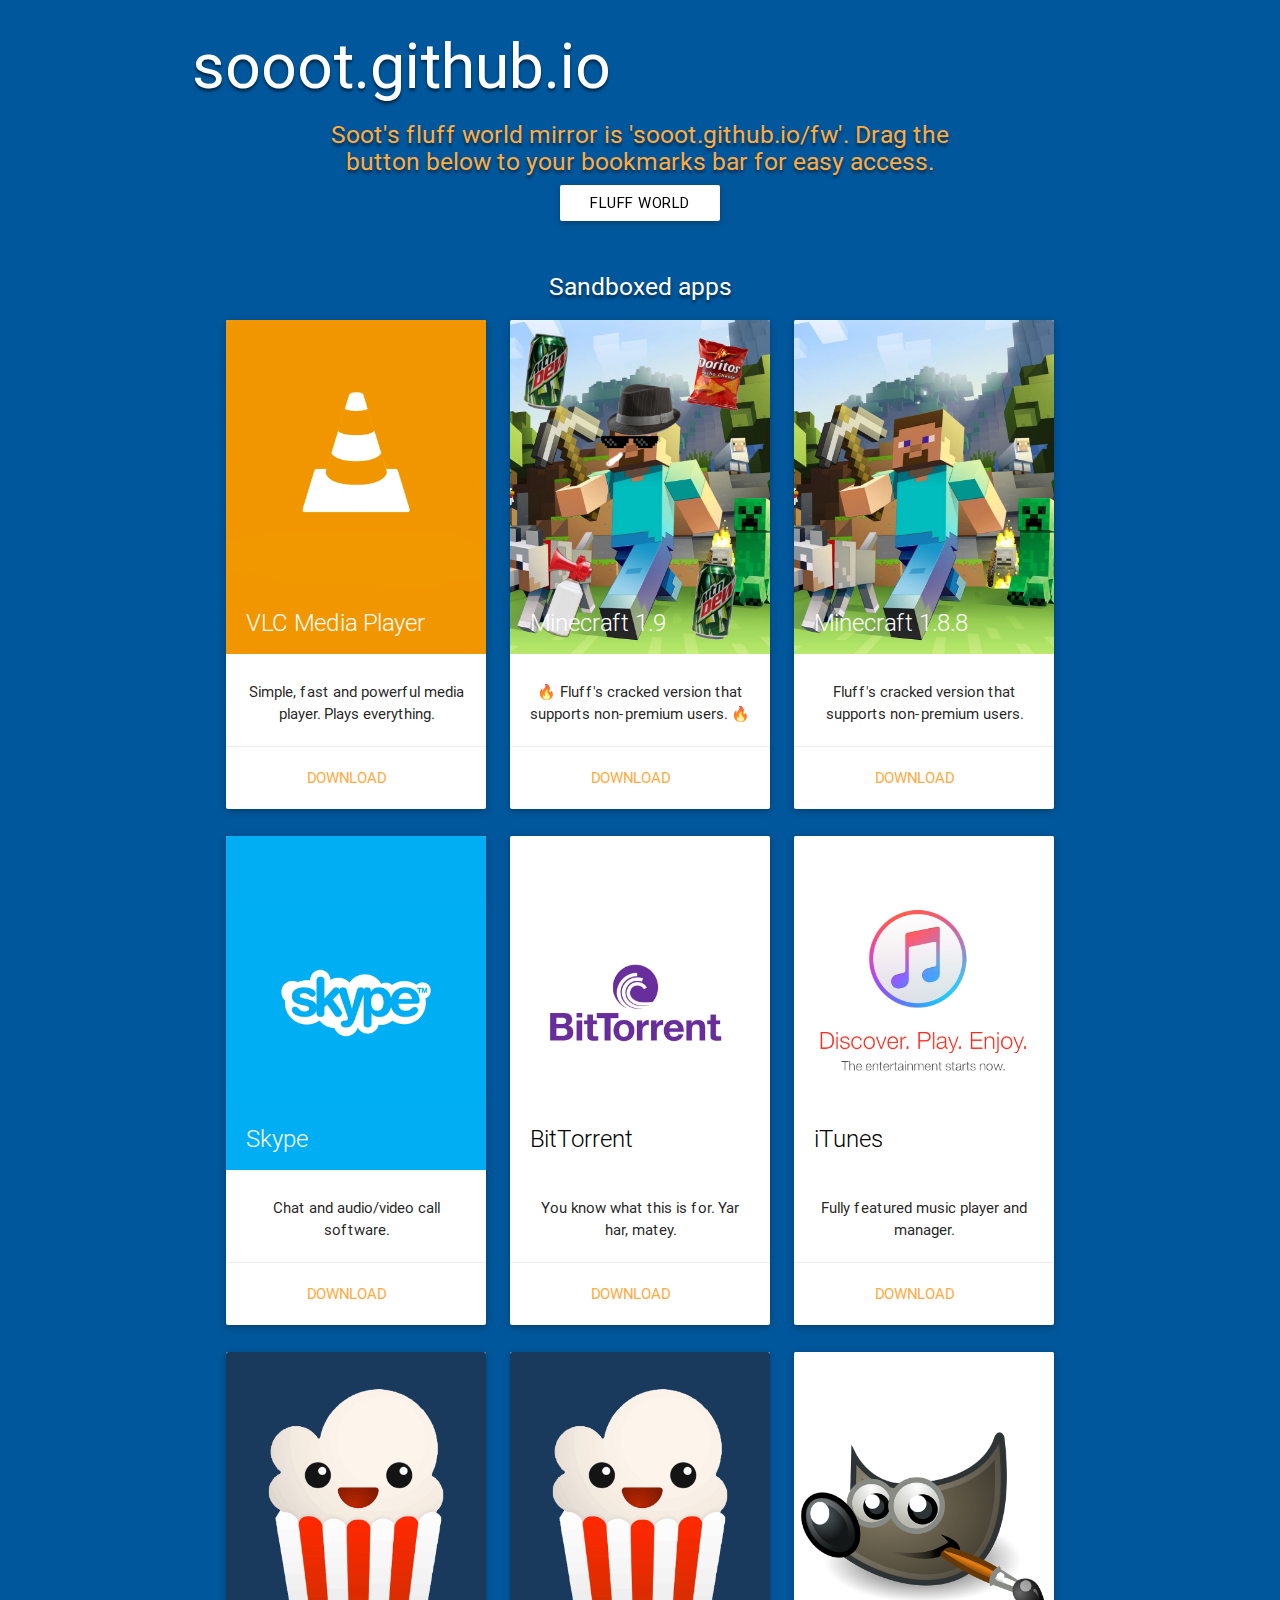
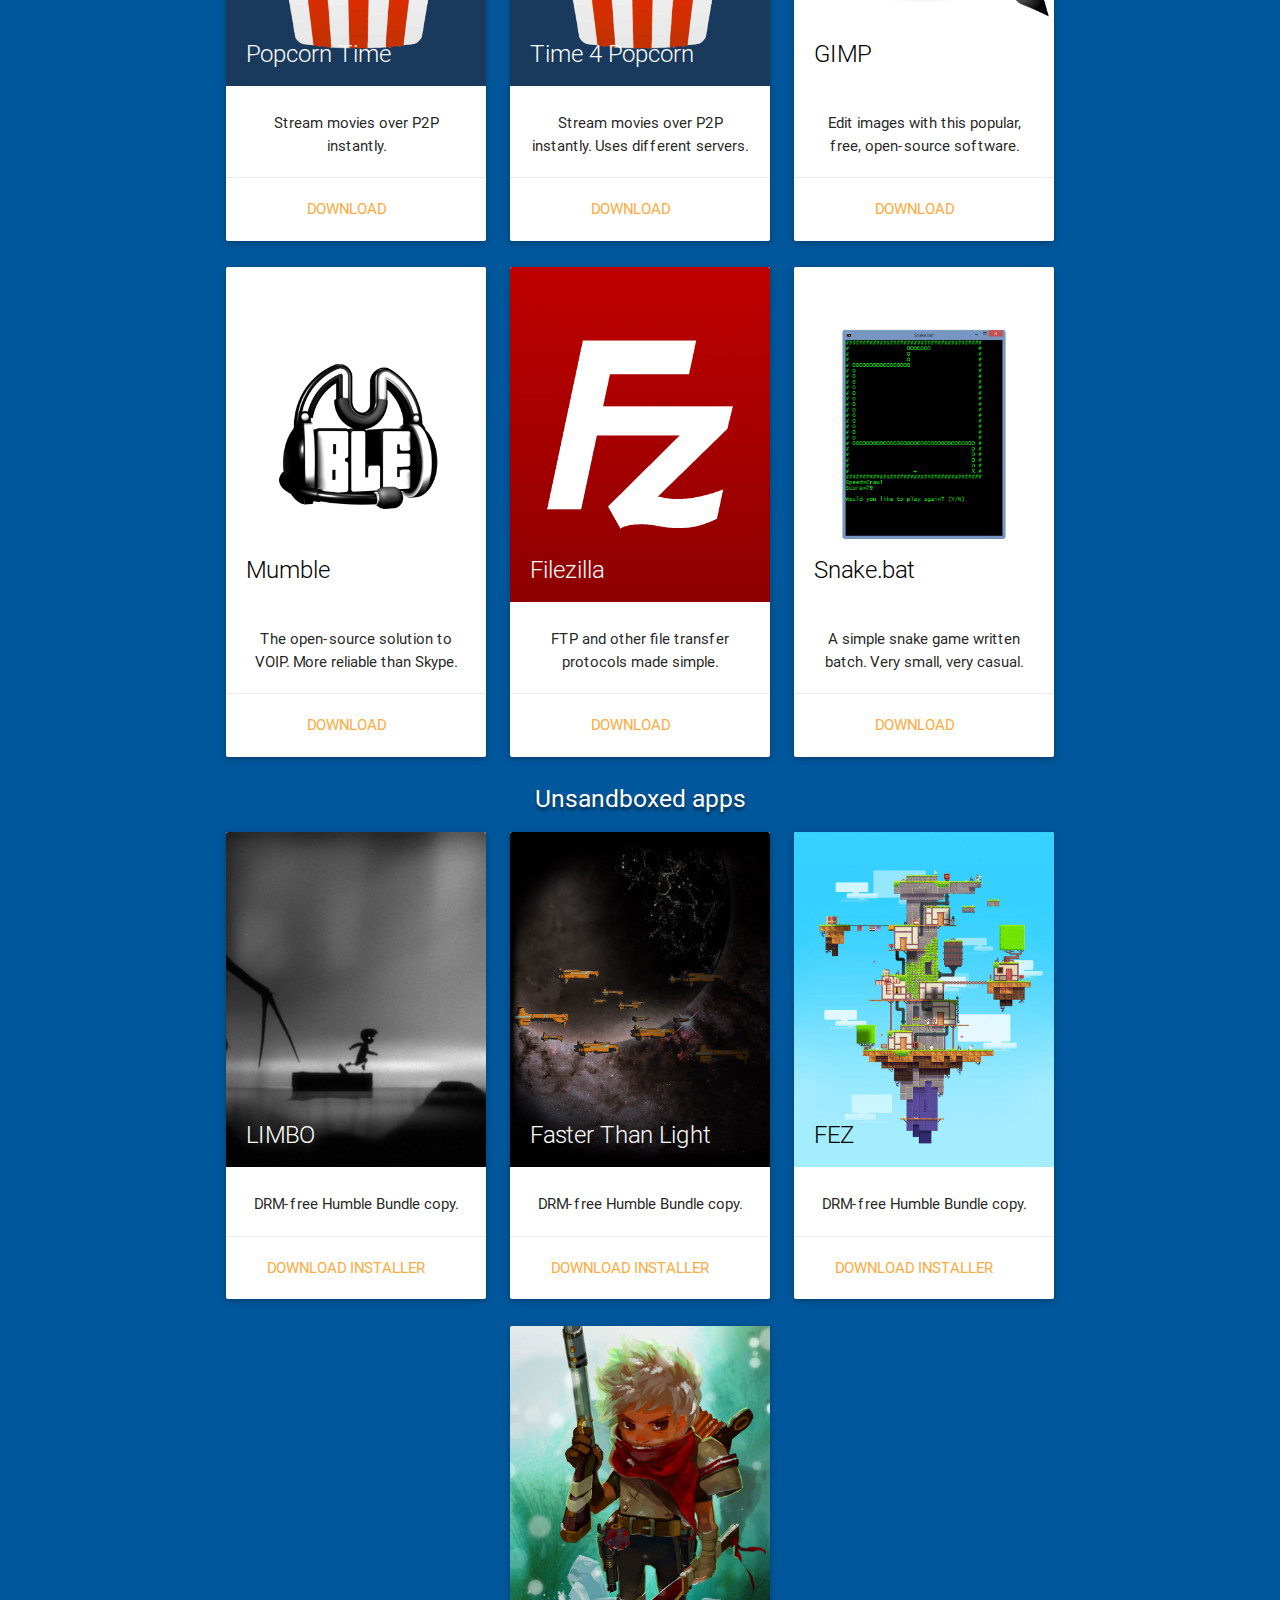
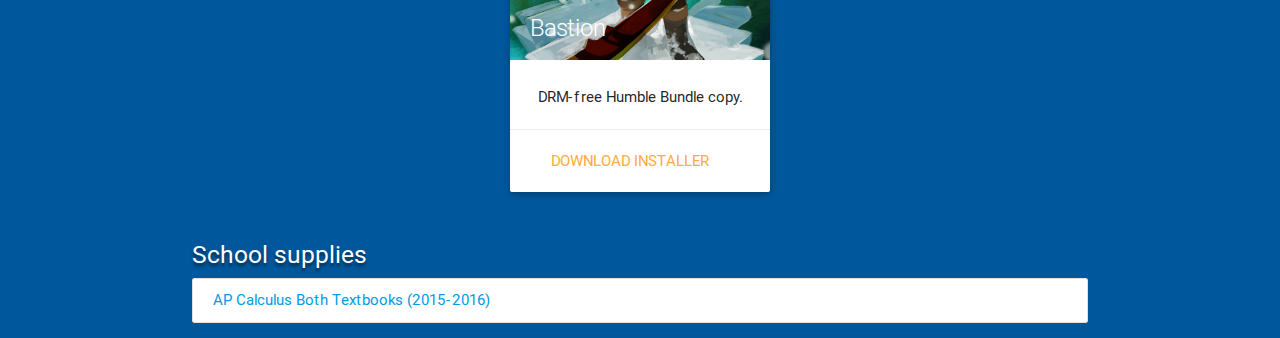
==== index.html @ db3c2389 "Site update" ====
<!doctype html>
<html class="no-js" lang="">
<head>
  <meta charset="utf-8">
  <meta http-equiv="x-ua-compatible" content="ie=edge">
  <title>soot's repo</title>
  <meta name="description" content="">
  <meta name="viewport" content="width=device-width, initial-scale=1">

  <link href="https://fonts.googleapis.com/icon?family=Material+Icons" rel="stylesheet">
  <link rel="stylesheet" href="bower_components/materialize/dist/css/materialize.min.css">
  <link rel="stylesheet" href="main.css">

  <script src="bower_components/jquery/dist/jquery.min.js"></script>
  <script src="bower_components/materialize/dist/js/materialize.min.js"></script>

</head>
<body>

  <div class="container">
    <h1 class="brand animated-noshadow">sooot.github.io</h1>
  </div>
  <div class="container" style="text-align: center; margin-top: 20px; margin-bottom: 20px;">
      <h5 class="howto animated-noshadow mirror">Soot's fluff world mirror is 'sooot.github.io/fw'. Drag the button below to your bookmarks bar for easy access.</h5>
      <br />
      <a class="waves-effect waves-light btn white black-text" href="http://sooot.github.io/fw/">Fluff World</a>
  </div>

  <div class="container card-wrapper">

    <h5 class="unsandboxed">Sandboxed apps</h5>

    <div class="card animated">
      <div class="card-image">
        <img src="img/vlc.jpg">
        <span class="card-title">VLC Media Player</span>
      </div>
      <div class="card-content">
        <p>Simple, fast and powerful media player. Plays everything.</p>
      </div>
      <div class="card-action">
        <a href="https://mega.nz/#!QhI3Ua7L!2D866Tj0JMUy_QfJzkvfbaW_qcsVdRM3-XnwykrsLVY">Download</a>
      </div>
    </div>

    <div class="card animated">
      <div class="card-image">
        <img src="img/minecraft_new.jpg">
        <span class="card-title">Minecraft 1.9</span>
      </div>
      <div class="card-content">
        <p>🔥 Fluff's cracked version that supports non-premium users. 🔥</p>
      </div>
      <div class="card-action">
        <a href="https://mega.nz/#!t44nTDjK!y9e7wbFi44zCj5jqI-tkCblocF1ddzb7wczhC2fqHp4">Download</a>
      </div>
    </div>

    <div class="card animated">
      <div class="card-image">
        <img src="img/minecraft.jpg">
        <span class="card-title">Minecraft 1.8.8</span>
      </div>
      <div class="card-content">
        <p>Fluff's cracked version that supports non-premium users.</p>
      </div>
      <div class="card-action">
        <a href="https://mega.nz/#!plQRFTQT!Vt1Ji9Y-4qnpGAOgx6s3ujmJIhs6ilRPMyVYm1r80kw">Download</a>
      </div>
    </div>

    <div class="card animated">
      <div class="card-image">
        <img src="img/skype.jpg">
        <span class="card-title">Skype</span>
      </div>
      <div class="card-content">
        <p>Chat and audio/video call software.</p>
      </div>
      <div class="card-action">
        <a href="https://mega.nz/#!41hQhbia!wWow7Rh0YPQvGZeCtgtD-OkdkDCqn2BkAABx166rNOo">Download</a>
      </div>
    </div>

    <div class="card animated">
      <div class="card-image">
        <img src="img/bittorrent.jpg">
        <span class="card-title black-text">BitTorrent</span>
      </div>
      <div class="card-content">
        <p>You know what this is for. Yar har, matey.</p>
      </div>
      <div class="card-action">
        <a href="https://mega.nz/#!94IETJCJ!Sp_ClmfSgZMb0sUdJpALd4cWH-wFYNKpM-G5r52k07Y">Download</a>
      </div>
    </div>

    <div class="card animated">
      <div class="card-image">
        <img src="img/itunes.jpg">
        <span class="card-title black-text">iTunes</span>
      </div>
      <div class="card-content">
        <p>Fully featured music player and manager. </p>
      </div>
      <div class="card-action">
        <a href="https://mega.nz/#!5soAxTpB!RaBaHWKXNi9eBsZehGyhUl1xKTbWqt_aaw3zf16bIpc">Download</a>
      </div>
    </div>

    <div class="card animated">
      <div class="card-image">
        <img src="img/popcorn.jpg">
        <span class="card-title">Popcorn Time</span>
      </div>
      <div class="card-content">
        <p>Stream movies over P2P instantly.</p>
      </div>
      <div class="card-action">
        <a href="https://mega.nz/#!g0g2lCiC!mgytuyFcEjCc0C4P0qLsH0F-UfrChTIP5DgT3rnTjsA">Download</a>
      </div>
    </div>

    <div class="card animated">
      <div class="card-image">
        <img src="img/popcorn.jpg">
        <span class="card-title">Time 4 Popcorn</span>
      </div>
      <div class="card-content">
        <p>Stream movies over P2P instantly. Uses different servers.</p>
      </div>
      <div class="card-action">
        <a href="https://mega.nz/#!d0RwTTgD!rBlm_TFpy0lMOAaSLyfwEXIngJHP1dYz4IKBWo0cvLQ">Download</a>
      </div>
    </div>

    <div class="card animated">
      <div class="card-image">
        <img src="img/gimp.png">
        <span class="card-title black-text">GIMP</span>
      </div>
      <div class="card-content">
        <p>Edit images with this popular, free, open-source software.</p>
      </div>
      <div class="card-action">
        <a href="https://mega.nz/#!ZwpF2QZY!4MyjHd_eFG63Tj8I3HKbAA1i0tkHwWrlZwYaiP_kFdY">Download</a>
      </div>
    </div>

    <div class="card animated">
      <div class="card-image">
        <img src="img/mumble.png">
        <span class="card-title black-text">Mumble</span>
      </div>
      <div class="card-content">
        <p>The open-source solution to VOIP. More reliable than Skype.</p>
      </div>
      <div class="card-action">
        <a href="https://mega.nz/#!QxxWkDjT!oQg9ZzEh0B82bASwK0ci2WlwPBT3HGG-W_WACcGenXQ">Download</a>
      </div>
    </div>

    <div class="card animated">
      <div class="card-image">
        <img src="img/filezilla.png">
        <span class="card-title">Filezilla</span>
      </div>
      <div class="card-content">
        <p>FTP and other file transfer protocols made simple.</p>
      </div>
      <div class="card-action">
        <a href="https://mega.nz/#!twhkGCZD!qCMq0ZHp2BBQstsvyjRNxIzd4hHDzUfC_QCTmqqqaCg">Download</a>
      </div>
    </div>

    <div class="card animated">
      <div class="card-image">
        <img src="img/snake.jpg">
        <span class="card-title black-text">Snake.bat</span>
      </div>
      <div class="card-content">
        <p>A simple snake game written batch. Very small, very casual.</p>
      </div>
      <div class="card-action">
        <a href="snake.bat">Download</a>
      </div>
    </div>

    <h5 class="unsandboxed">Unsandboxed apps</h5>

    <div class="card animated">
      <div class="card-image">
        <img src="img/limbo.jpg">
        <span class="card-title white-text">LIMBO</span>
      </div>
      <div class="card-content">
        <p>DRM-free Humble Bundle copy.</p>
      </div>
      <div class="card-action">
        <a href="https://mega.nz/#!88oXXJyR!5MQqXkywRm3Aku4JlzdEHvLgGQW5eNwh4IQJf2xgjsU">Download installer</a>
      </div>
    </div>

    <div class="card animated">
      <div class="card-image">
        <img src="img/ftl.jpg">
        <span class="card-title white-text">Faster Than Light</span>
      </div>
      <div class="card-content">
        <p>DRM-free Humble Bundle copy.</p>
      </div>
      <div class="card-action">
        <a href="https://mega.nz/#!xgxkwaJa!WP7od1-jAqaohTXYA5hRspRg3tHZ69ndIhQxMmS_XzA">Download installer</a>
      </div>
    </div>

    <div class="card animated">
      <div class="card-image">
        <img src="img/fez.jpg">
        <span class="card-title black-text">FEZ</span>
      </div>
      <div class="card-content">
        <p>DRM-free Humble Bundle copy.</p>
      </div>
      <div class="card-action">
        <a href="https://mega.nz/#!l9I3kTqR!7nWV_q_8iyOCm5myDFlT6rB2vxASP0jrh0r14MPamGs">Download installer</a>
      </div>
    </div>

    <div class="card animated">
      <div class="card-image">
        <img src="img/bastion.jpg">
        <span class="card-title white-text">Bastion</span>
      </div>
      <div class="card-content">
        <p>DRM-free Humble Bundle copy.</p>
      </div>
      <div class="card-action">
        <a href="https://mega.nz/#!gpIDWDQA!yYC5NsIVOa91b2FaIW6W4rw49Tx0LqDY_pYqgZzkCcM">Download installer</a>
      </div>
    </div>

  </div>


  <div class="container">
    <h5 class="unsandboxed">School supplies</h5>
    <ul class="collection">
      <li class="collection-item"><a href="https://mega.nz/#!F0Bz2ZYQ!t-Yex7pLC-9byFFcENgUCoWyo9FnZ03Gpbqkij0CyIg">AP Calculus Both Textbooks (2015-2016)</a></li>
    </ul>
  </div>


</body>
</html>
---- main.css ----
body {
  background: rgb(1, 87, 155);
}

.brand, .howto, .unsandboxed {
  width: 100%;
  color: #fff;
  text-shadow: 0px 3px 3px rgba(0,0,0,0.5);
}

.brand {
  margin-bottom: 0;
}
.howto {
  margin-top: 0;
  width: 70%;
  display: inline-block;
}

.card-wrapper {
  padding: 20px 10px;
  text-align: center;
}

.card {
  display: inline-block;
  min-width: 220px;
  max-width: 260px;
  margin: 10px;
}

.dl-item {
  display: inline-block;
}

.mirror {
  color: #ffab40;
  transition: color 0.5s;
}
.mirror:hover {
  color: #ffd8a6;
}
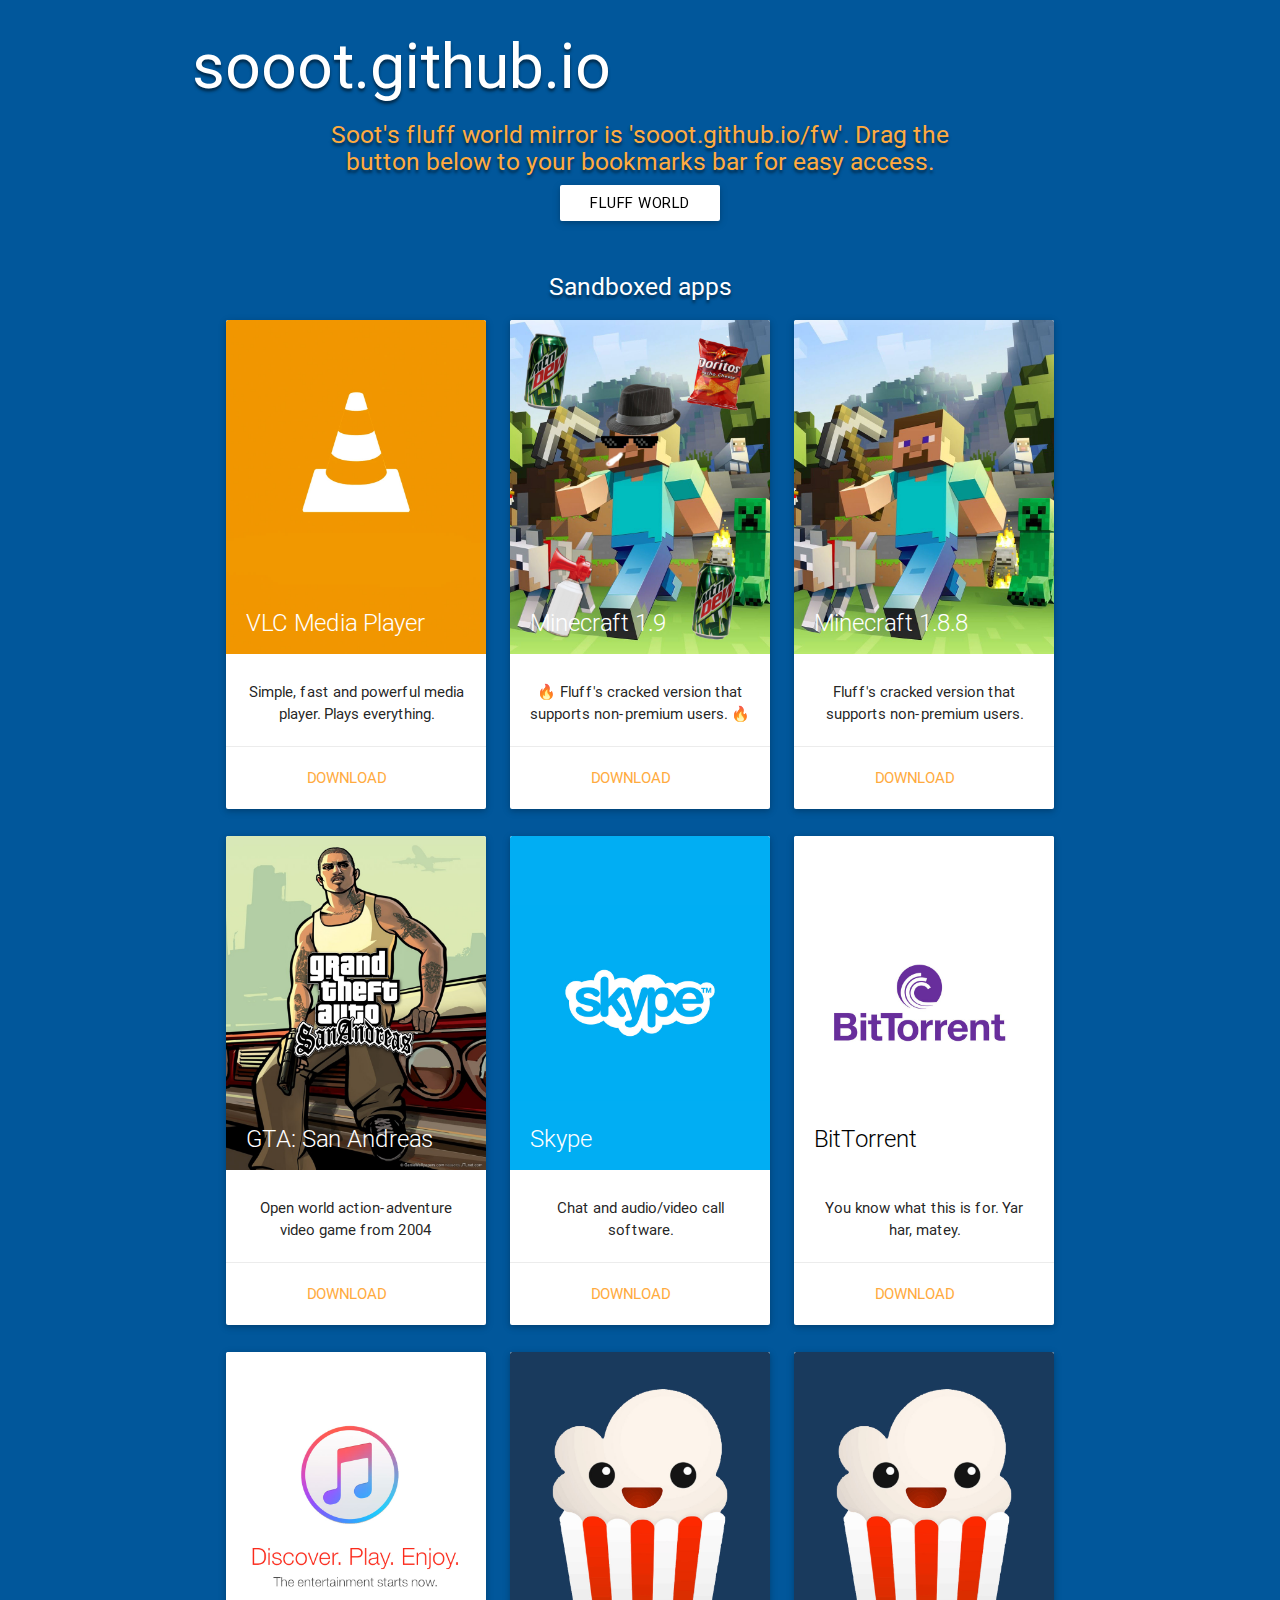
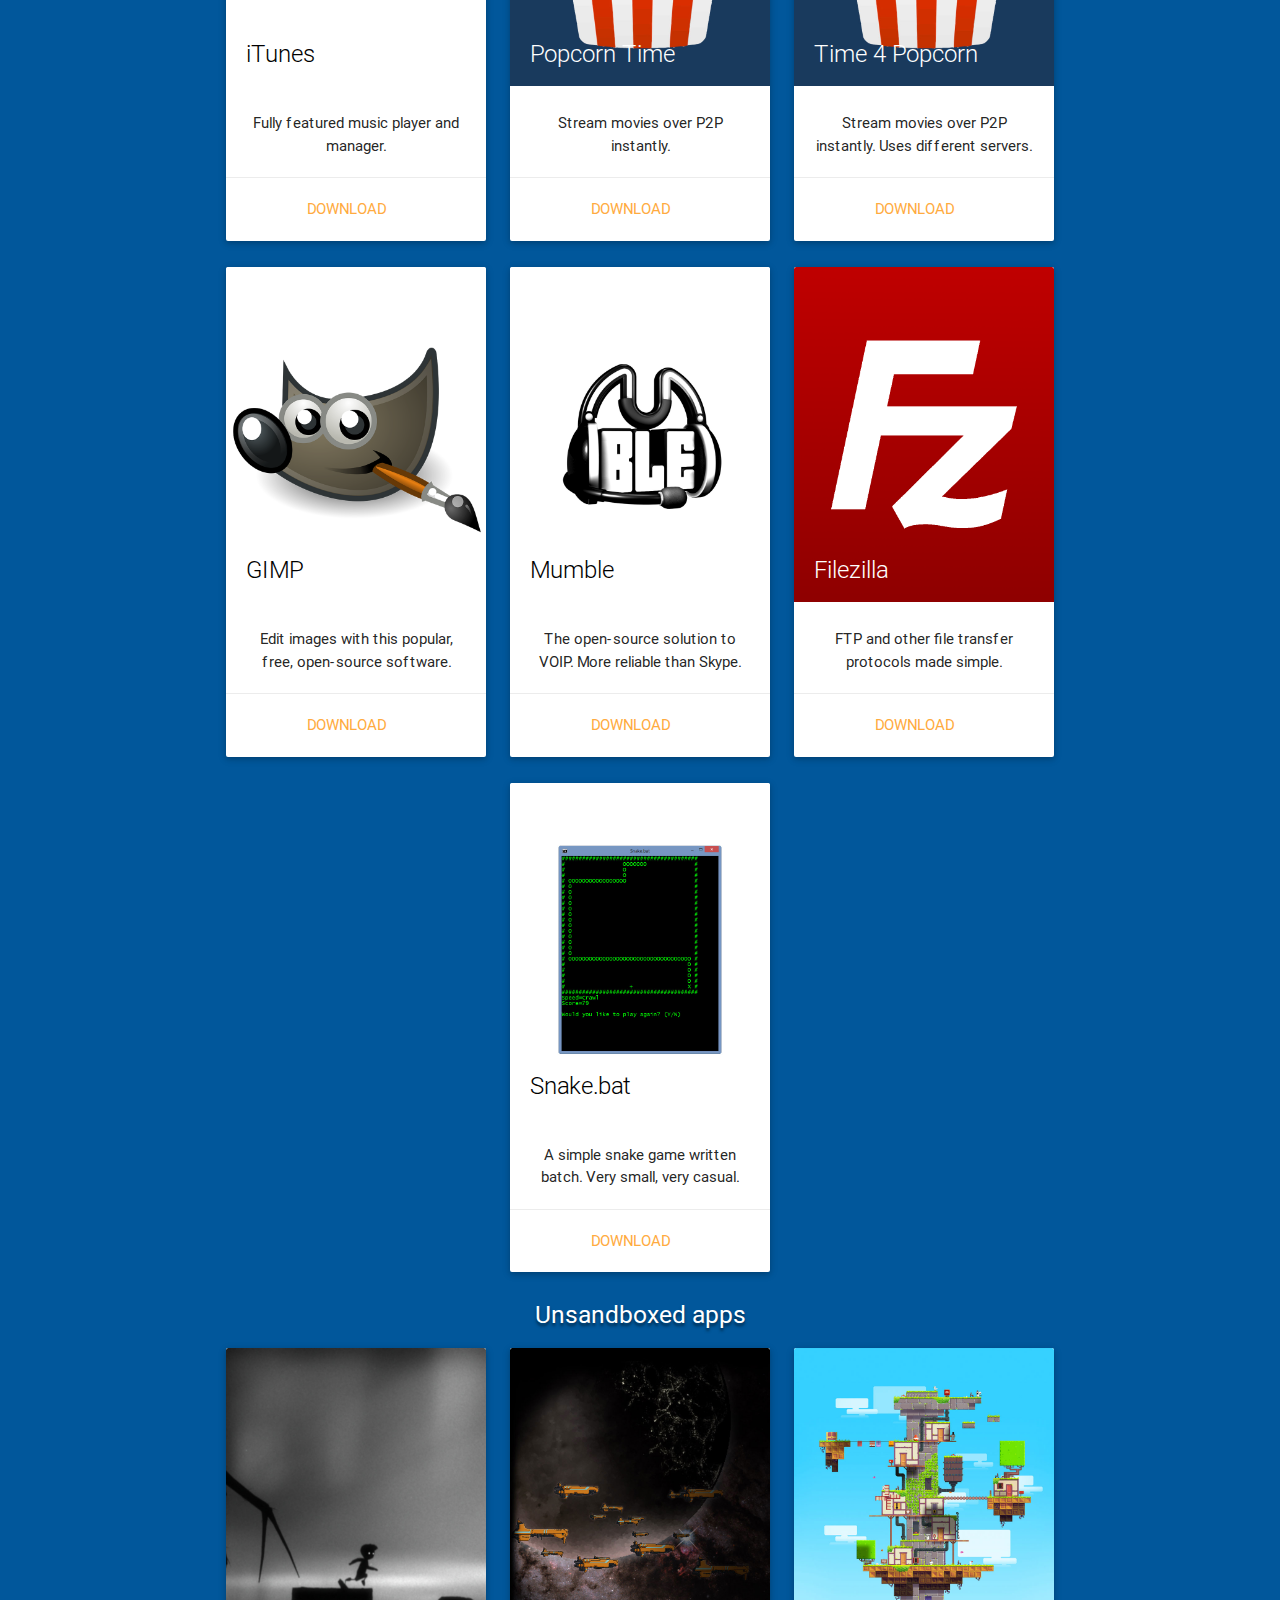
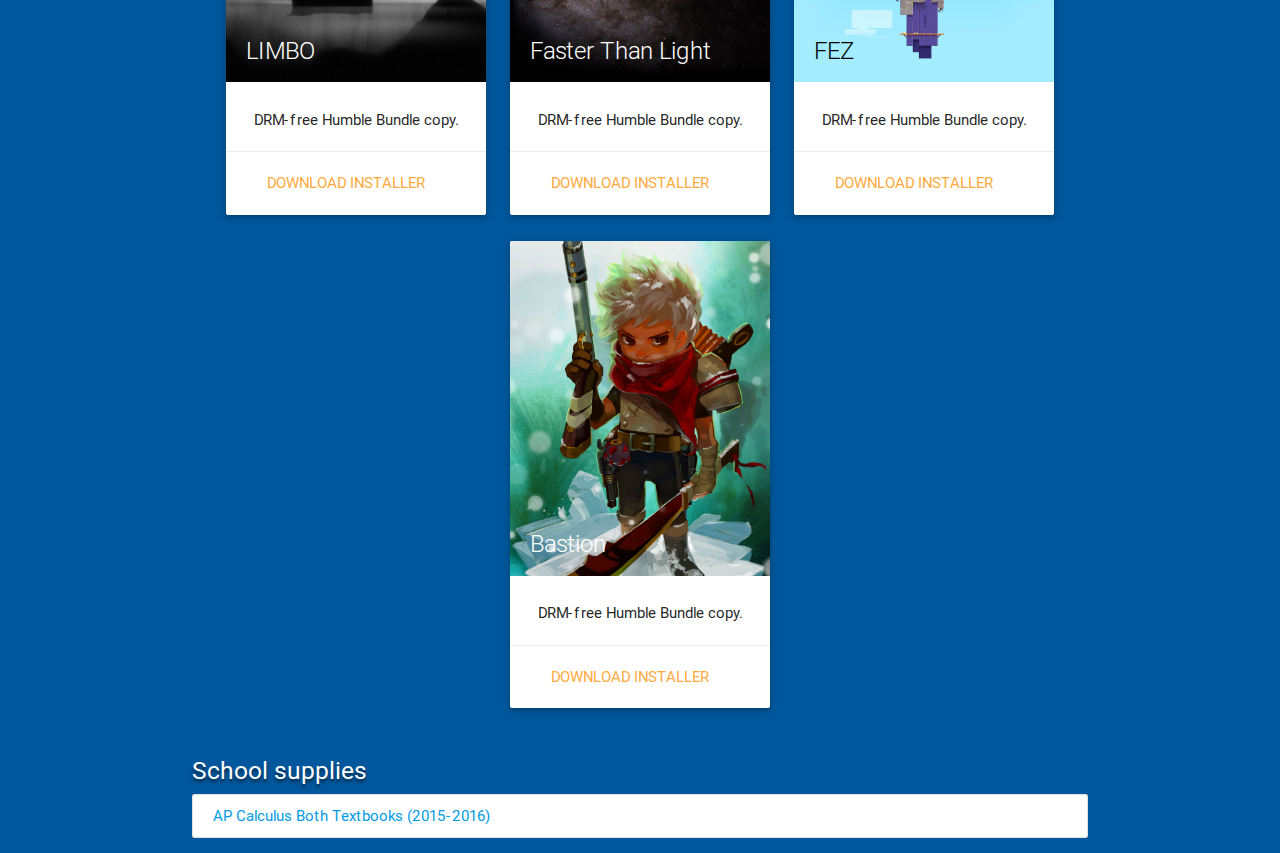
==== commit 32a461ab: "added page" ====
--- a/index.html
+++ b/index.html
@@ -71,6 +71,19 @@
 
     <div class="card animated">
       <div class="card-image">
+        <img src="img/gta_sa.png">
+        <span class="card-title">GTA: San Andreas</span>
+      </div>
+      <div class="card-content">
+        <p>Open world action-adventure video game from 2004</p>
+      </div>
+      <div class="card-action">
+        <a href="javascript:alert('Not available right now')">Download</a>
+      </div>
+    </div>
+
+    <div class="card animated">
+      <div class="card-image">
         <img src="img/skype.jpg">
         <span class="card-title">Skype</span>
       </div>
--- a/main.css
+++ b/main.css
@@ -35,8 +35,47 @@
 
 .mirror {
   color: #ffab40;
-  transition: color 0.5s;
+  animation-name: flash;
+  animation-duration: 1.5s;
+  animation-iteration-count: infinite;
+  -moz-animation-name: flash;
+  -moz-animation-duration: 1.5s;
+  -moz-animation-iteration-count: infinite;
+  -webkit-animation-name: flash;
+  -webkit-animation-duration: 1.5s;
+  -webkit-animation-iteration-count: infinite;
 }
-.mirror:hover {
-  color: #ffd8a6;
+
+@keyframes flash {
+    0% {
+        color: #ffab40;
+    }
+    50% {
+        color: #ffd8a6;
+    }
+    100% {
+        color: #ffab40;
+    }
 }
+@-moz-keyframes flash {
+    0% {
+        color: #ffab40;
+    }
+    50% {
+        color: #ffd8a6;
+    }
+    100% {
+        color: #ffab40;
+    }
+}
+@-webkit-keyframes flash {
+    0% {
+        color: #ffab40;
+    }
+    50% {
+        color: #ffd8a6;
+    }
+    100% {
+        color: #ffab40;
+    }
+}
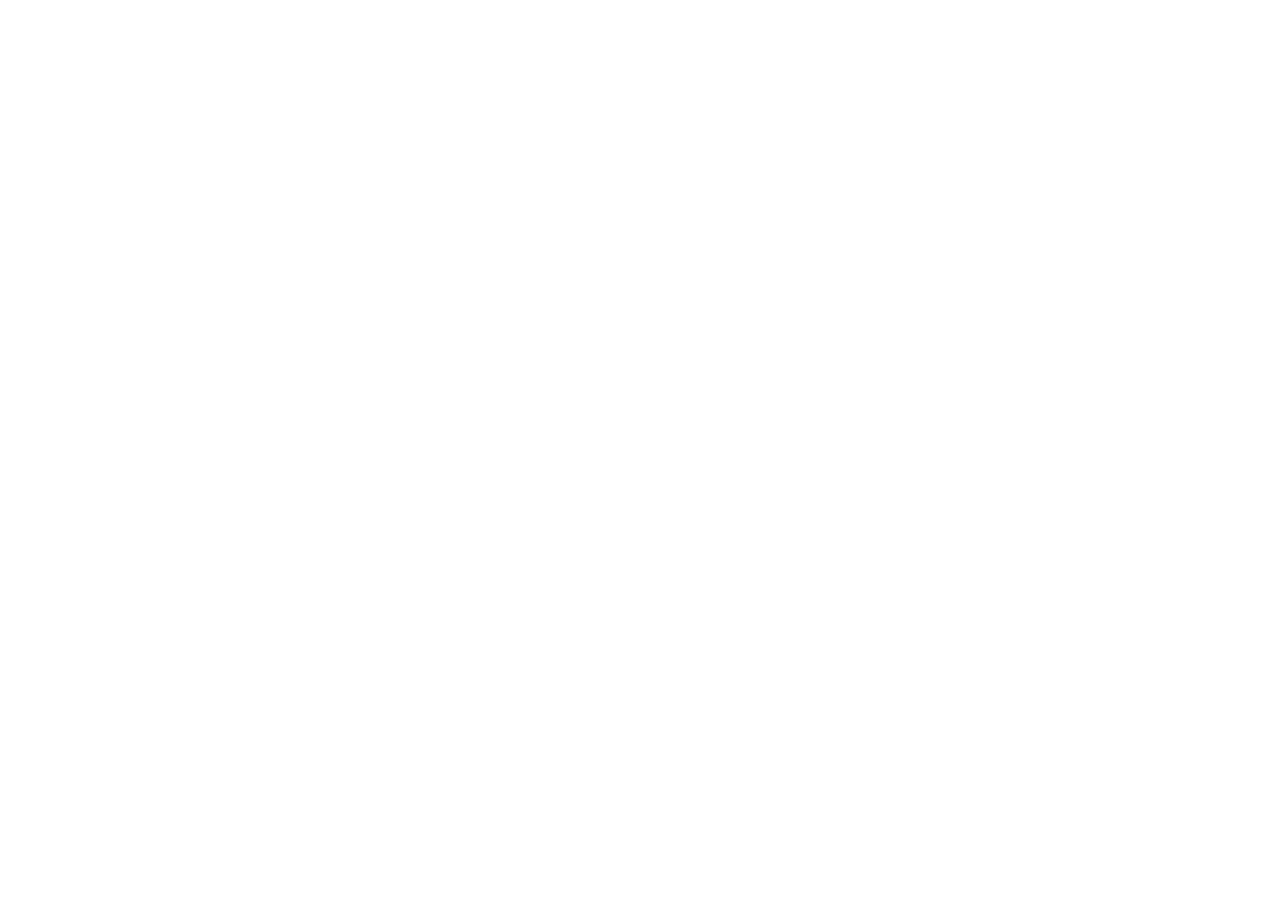
==== commit f8b7a5a1: "update" ====
--- a/index.html
+++ b/index.html
@@ -1,267 +1,275 @@
 <!doctype html>
 <html class="no-js" lang="">
 <head>
-  <meta charset="utf-8">
-  <meta http-equiv="x-ua-compatible" content="ie=edge">
-  <title>soot's repo</title>
-  <meta name="description" content="">
-  <meta name="viewport" content="width=device-width, initial-scale=1">
-
-  <link href="https://fonts.googleapis.com/icon?family=Material+Icons" rel="stylesheet">
-  <link rel="stylesheet" href="bower_components/materialize/dist/css/materialize.min.css">
-  <link rel="stylesheet" href="main.css">
-
-  <script src="bower_components/jquery/dist/jquery.min.js"></script>
-  <script src="bower_components/materialize/dist/js/materialize.min.js"></script>
+    <meta charset="utf-8">
+    <meta http-equiv="x-ua-compatible" content="ie=edge">
+    <title>soot's repo</title>
+    <meta name="description" content="">
+    <meta name="viewport" content="width=device-width, initial-scale=1">
+
+    <link href="https://fonts.googleapis.com/icon?family=Material+Icons" rel="stylesheet">
+    <link rel="stylesheet" href="bower_components/materialize/dist/css/materialize.min.css">
+    <link rel="stylesheet" href="main.css">
+
+    <script>
+
+    //Always HTTPS (http://stackoverflow.com/questions/4723213/detect-http-or-https-then-force-https-in-javascript)
+    if (window.location.protocol != "https:")
+    window.location.href = "https:" + window.location.href.substring(window.location.protocol.length);
+
+    </script>
+
+    <script src="bower_components/jquery/dist/jquery.min.js"></script>
+    <script src="bower_components/materialize/dist/js/materialize.min.js"></script>
 
 </head>
 <body>
 
-  <div class="container">
-    <h1 class="brand animated-noshadow">sooot.github.io</h1>
-  </div>
-  <div class="container" style="text-align: center; margin-top: 20px; margin-bottom: 20px;">
-      <h5 class="howto animated-noshadow mirror">Soot's fluff world mirror is 'sooot.github.io/fw'. Drag the button below to your bookmarks bar for easy access.</h5>
-      <br />
-      <a class="waves-effect waves-light btn white black-text" href="http://sooot.github.io/fw/">Fluff World</a>
-  </div>
-
-  <div class="container card-wrapper">
-
-    <h5 class="unsandboxed">Sandboxed apps</h5>
-
-    <div class="card animated">
-      <div class="card-image">
-        <img src="img/vlc.jpg">
-        <span class="card-title">VLC Media Player</span>
-      </div>
-      <div class="card-content">
-        <p>Simple, fast and powerful media player. Plays everything.</p>
-      </div>
-      <div class="card-action">
-        <a href="https://mega.nz/#!QhI3Ua7L!2D866Tj0JMUy_QfJzkvfbaW_qcsVdRM3-XnwykrsLVY">Download</a>
-      </div>
-    </div>
-
-    <div class="card animated">
-      <div class="card-image">
-        <img src="img/minecraft_new.jpg">
-        <span class="card-title">Minecraft 1.9</span>
-      </div>
-      <div class="card-content">
-        <p>🔥 Fluff's cracked version that supports non-premium users. 🔥</p>
-      </div>
-      <div class="card-action">
-        <a href="https://mega.nz/#!t44nTDjK!y9e7wbFi44zCj5jqI-tkCblocF1ddzb7wczhC2fqHp4">Download</a>
-      </div>
-    </div>
-
-    <div class="card animated">
-      <div class="card-image">
-        <img src="img/minecraft.jpg">
-        <span class="card-title">Minecraft 1.8.8</span>
-      </div>
-      <div class="card-content">
-        <p>Fluff's cracked version that supports non-premium users.</p>
-      </div>
-      <div class="card-action">
-        <a href="https://mega.nz/#!plQRFTQT!Vt1Ji9Y-4qnpGAOgx6s3ujmJIhs6ilRPMyVYm1r80kw">Download</a>
-      </div>
-    </div>
-
-    <div class="card animated">
-      <div class="card-image">
-        <img src="img/gta_sa.png">
-        <span class="card-title">GTA: San Andreas</span>
-      </div>
-      <div class="card-content">
-        <p>Open world action-adventure video game from 2004</p>
-      </div>
-      <div class="card-action">
-        <a href="javascript:alert('Not available right now')">Download</a>
-      </div>
-    </div>
-
-    <div class="card animated">
-      <div class="card-image">
-        <img src="img/skype.jpg">
-        <span class="card-title">Skype</span>
-      </div>
-      <div class="card-content">
-        <p>Chat and audio/video call software.</p>
-      </div>
-      <div class="card-action">
-        <a href="https://mega.nz/#!41hQhbia!wWow7Rh0YPQvGZeCtgtD-OkdkDCqn2BkAABx166rNOo">Download</a>
-      </div>
-    </div>
-
-    <div class="card animated">
-      <div class="card-image">
-        <img src="img/bittorrent.jpg">
-        <span class="card-title black-text">BitTorrent</span>
-      </div>
-      <div class="card-content">
-        <p>You know what this is for. Yar har, matey.</p>
-      </div>
-      <div class="card-action">
-        <a href="https://mega.nz/#!94IETJCJ!Sp_ClmfSgZMb0sUdJpALd4cWH-wFYNKpM-G5r52k07Y">Download</a>
-      </div>
-    </div>
-
-    <div class="card animated">
-      <div class="card-image">
-        <img src="img/itunes.jpg">
-        <span class="card-title black-text">iTunes</span>
-      </div>
-      <div class="card-content">
-        <p>Fully featured music player and manager. </p>
-      </div>
-      <div class="card-action">
-        <a href="https://mega.nz/#!5soAxTpB!RaBaHWKXNi9eBsZehGyhUl1xKTbWqt_aaw3zf16bIpc">Download</a>
-      </div>
-    </div>
-
-    <div class="card animated">
-      <div class="card-image">
-        <img src="img/popcorn.jpg">
-        <span class="card-title">Popcorn Time</span>
-      </div>
-      <div class="card-content">
-        <p>Stream movies over P2P instantly.</p>
-      </div>
-      <div class="card-action">
-        <a href="https://mega.nz/#!g0g2lCiC!mgytuyFcEjCc0C4P0qLsH0F-UfrChTIP5DgT3rnTjsA">Download</a>
-      </div>
-    </div>
-
-    <div class="card animated">
-      <div class="card-image">
-        <img src="img/popcorn.jpg">
-        <span class="card-title">Time 4 Popcorn</span>
-      </div>
-      <div class="card-content">
-        <p>Stream movies over P2P instantly. Uses different servers.</p>
-      </div>
-      <div class="card-action">
-        <a href="https://mega.nz/#!d0RwTTgD!rBlm_TFpy0lMOAaSLyfwEXIngJHP1dYz4IKBWo0cvLQ">Download</a>
-      </div>
-    </div>
-
-    <div class="card animated">
-      <div class="card-image">
-        <img src="img/gimp.png">
-        <span class="card-title black-text">GIMP</span>
-      </div>
-      <div class="card-content">
-        <p>Edit images with this popular, free, open-source software.</p>
-      </div>
-      <div class="card-action">
-        <a href="https://mega.nz/#!ZwpF2QZY!4MyjHd_eFG63Tj8I3HKbAA1i0tkHwWrlZwYaiP_kFdY">Download</a>
-      </div>
-    </div>
-
-    <div class="card animated">
-      <div class="card-image">
-        <img src="img/mumble.png">
-        <span class="card-title black-text">Mumble</span>
-      </div>
-      <div class="card-content">
-        <p>The open-source solution to VOIP. More reliable than Skype.</p>
-      </div>
-      <div class="card-action">
-        <a href="https://mega.nz/#!QxxWkDjT!oQg9ZzEh0B82bASwK0ci2WlwPBT3HGG-W_WACcGenXQ">Download</a>
-      </div>
-    </div>
-
-    <div class="card animated">
-      <div class="card-image">
-        <img src="img/filezilla.png">
-        <span class="card-title">Filezilla</span>
-      </div>
-      <div class="card-content">
-        <p>FTP and other file transfer protocols made simple.</p>
-      </div>
-      <div class="card-action">
-        <a href="https://mega.nz/#!twhkGCZD!qCMq0ZHp2BBQstsvyjRNxIzd4hHDzUfC_QCTmqqqaCg">Download</a>
-      </div>
-    </div>
-
-    <div class="card animated">
-      <div class="card-image">
-        <img src="img/snake.jpg">
-        <span class="card-title black-text">Snake.bat</span>
-      </div>
-      <div class="card-content">
-        <p>A simple snake game written batch. Very small, very casual.</p>
-      </div>
-      <div class="card-action">
-        <a href="snake.bat">Download</a>
-      </div>
-    </div>
-
-    <h5 class="unsandboxed">Unsandboxed apps</h5>
-
-    <div class="card animated">
-      <div class="card-image">
-        <img src="img/limbo.jpg">
-        <span class="card-title white-text">LIMBO</span>
-      </div>
-      <div class="card-content">
-        <p>DRM-free Humble Bundle copy.</p>
-      </div>
-      <div class="card-action">
-        <a href="https://mega.nz/#!88oXXJyR!5MQqXkywRm3Aku4JlzdEHvLgGQW5eNwh4IQJf2xgjsU">Download installer</a>
-      </div>
-    </div>
-
-    <div class="card animated">
-      <div class="card-image">
-        <img src="img/ftl.jpg">
-        <span class="card-title white-text">Faster Than Light</span>
-      </div>
-      <div class="card-content">
-        <p>DRM-free Humble Bundle copy.</p>
-      </div>
-      <div class="card-action">
-        <a href="https://mega.nz/#!xgxkwaJa!WP7od1-jAqaohTXYA5hRspRg3tHZ69ndIhQxMmS_XzA">Download installer</a>
-      </div>
-    </div>
-
-    <div class="card animated">
-      <div class="card-image">
-        <img src="img/fez.jpg">
-        <span class="card-title black-text">FEZ</span>
-      </div>
-      <div class="card-content">
-        <p>DRM-free Humble Bundle copy.</p>
-      </div>
-      <div class="card-action">
-        <a href="https://mega.nz/#!l9I3kTqR!7nWV_q_8iyOCm5myDFlT6rB2vxASP0jrh0r14MPamGs">Download installer</a>
-      </div>
-    </div>
-
-    <div class="card animated">
-      <div class="card-image">
-        <img src="img/bastion.jpg">
-        <span class="card-title white-text">Bastion</span>
-      </div>
-      <div class="card-content">
-        <p>DRM-free Humble Bundle copy.</p>
-      </div>
-      <div class="card-action">
-        <a href="https://mega.nz/#!gpIDWDQA!yYC5NsIVOa91b2FaIW6W4rw49Tx0LqDY_pYqgZzkCcM">Download installer</a>
-      </div>
-    </div>
-
-  </div>
-
-
-  <div class="container">
-    <h5 class="unsandboxed">School supplies</h5>
-    <ul class="collection">
-      <li class="collection-item"><a href="https://mega.nz/#!F0Bz2ZYQ!t-Yex7pLC-9byFFcENgUCoWyo9FnZ03Gpbqkij0CyIg">AP Calculus Both Textbooks (2015-2016)</a></li>
-    </ul>
-  </div>
+    <div class="container">
+        <h1 class="brand animated-noshadow">sooot.github.io</h1>
+    </div>
+    <div class="container" style="text-align: center; margin-top: 20px; margin-bottom: 20px;">
+        <h5 class="howto animated-noshadow mirror">Soot's fluff world mirror is 'sooot.github.io/fw'. Drag the button below to your bookmarks bar for easy access.</h5>
+        <br />
+        <a class="waves-effect waves-light btn white black-text" href="http://sooot.github.io/fw/">Fluff World</a>
+    </div>
+
+    <div class="container card-wrapper">
+
+        <h5 class="unsandboxed">Sandboxed apps</h5>
+
+        <div class="card animated">
+            <div class="card-image">
+                <img src="img/vlc.jpg">
+                <span class="card-title">VLC Media Player</span>
+            </div>
+            <div class="card-content">
+                <p>Simple, fast and powerful media player. Plays everything.</p>
+            </div>
+            <div class="card-action">
+                <a href="https://mega.nz/#!QhI3Ua7L!2D866Tj0JMUy_QfJzkvfbaW_qcsVdRM3-XnwykrsLVY">Download</a>
+            </div>
+        </div>
+
+        <div class="card animated">
+            <div class="card-image">
+                <img src="img/minecraft_new.jpg">
+                <span class="card-title">Minecraft 1.9</span>
+            </div>
+            <div class="card-content">
+                <p>🔥 Fluff's cracked version that supports non-premium users. 🔥</p>
+            </div>
+            <div class="card-action">
+                <a href="https://mega.nz/#!t44nTDjK!y9e7wbFi44zCj5jqI-tkCblocF1ddzb7wczhC2fqHp4">Download</a>
+            </div>
+        </div>
+
+        <div class="card animated">
+            <div class="card-image">
+                <img src="img/minecraft.jpg">
+                <span class="card-title">Minecraft 1.8.8</span>
+            </div>
+            <div class="card-content">
+                <p>Fluff's cracked version that supports non-premium users.</p>
+            </div>
+            <div class="card-action">
+                <a href="https://mega.nz/#!plQRFTQT!Vt1Ji9Y-4qnpGAOgx6s3ujmJIhs6ilRPMyVYm1r80kw">Download</a>
+            </div>
+        </div>
+
+        <div class="card animated">
+            <div class="card-image">
+                <img src="img/gta_sa.png">
+                <span class="card-title">GTA: San Andreas</span>
+            </div>
+            <div class="card-content">
+                <p>Open world action-adventure video game from 2004</p>
+            </div>
+            <div class="card-action">
+                <a href="javascript:alert('Not available right now')">Download</a>
+            </div>
+        </div>
+
+        <div class="card animated">
+            <div class="card-image">
+                <img src="img/skype.jpg">
+                <span class="card-title">Skype</span>
+            </div>
+            <div class="card-content">
+                <p>Chat and audio/video call software.</p>
+            </div>
+            <div class="card-action">
+                <a href="https://mega.nz/#!41hQhbia!wWow7Rh0YPQvGZeCtgtD-OkdkDCqn2BkAABx166rNOo">Download</a>
+            </div>
+        </div>
+
+        <div class="card animated">
+            <div class="card-image">
+                <img src="img/bittorrent.jpg">
+                <span class="card-title black-text">BitTorrent</span>
+            </div>
+            <div class="card-content">
+                <p>You know what this is for. Yar har, matey.</p>
+            </div>
+            <div class="card-action">
+                <a href="https://mega.nz/#!94IETJCJ!Sp_ClmfSgZMb0sUdJpALd4cWH-wFYNKpM-G5r52k07Y">Download</a>
+            </div>
+        </div>
+
+        <div class="card animated">
+            <div class="card-image">
+                <img src="img/itunes.jpg">
+                <span class="card-title black-text">iTunes</span>
+            </div>
+            <div class="card-content">
+                <p>Fully featured music player and manager. </p>
+            </div>
+            <div class="card-action">
+                <a href="https://mega.nz/#!5soAxTpB!RaBaHWKXNi9eBsZehGyhUl1xKTbWqt_aaw3zf16bIpc">Download</a>
+            </div>
+        </div>
+
+        <div class="card animated">
+            <div class="card-image">
+                <img src="img/popcorn.jpg">
+                <span class="card-title">Popcorn Time</span>
+            </div>
+            <div class="card-content">
+                <p>Stream movies over P2P instantly.</p>
+            </div>
+            <div class="card-action">
+                <a href="https://mega.nz/#!g0g2lCiC!mgytuyFcEjCc0C4P0qLsH0F-UfrChTIP5DgT3rnTjsA">Download</a>
+            </div>
+        </div>
+
+        <div class="card animated">
+            <div class="card-image">
+                <img src="img/popcorn.jpg">
+                <span class="card-title">Time 4 Popcorn</span>
+            </div>
+            <div class="card-content">
+                <p>Stream movies over P2P instantly. Uses different servers.</p>
+            </div>
+            <div class="card-action">
+                <a href="https://mega.nz/#!d0RwTTgD!rBlm_TFpy0lMOAaSLyfwEXIngJHP1dYz4IKBWo0cvLQ">Download</a>
+            </div>
+        </div>
+
+        <div class="card animated">
+            <div class="card-image">
+                <img src="img/gimp.png">
+                <span class="card-title black-text">GIMP</span>
+            </div>
+            <div class="card-content">
+                <p>Edit images with this popular, free, open-source software.</p>
+            </div>
+            <div class="card-action">
+                <a href="https://mega.nz/#!ZwpF2QZY!4MyjHd_eFG63Tj8I3HKbAA1i0tkHwWrlZwYaiP_kFdY">Download</a>
+            </div>
+        </div>
+
+        <div class="card animated">
+            <div class="card-image">
+                <img src="img/mumble.png">
+                <span class="card-title black-text">Mumble</span>
+            </div>
+            <div class="card-content">
+                <p>The open-source solution to VOIP. More reliable than Skype.</p>
+            </div>
+            <div class="card-action">
+                <a href="https://mega.nz/#!QxxWkDjT!oQg9ZzEh0B82bASwK0ci2WlwPBT3HGG-W_WACcGenXQ">Download</a>
+            </div>
+        </div>
+
+        <div class="card animated">
+            <div class="card-image">
+                <img src="img/filezilla.png">
+                <span class="card-title">Filezilla</span>
+            </div>
+            <div class="card-content">
+                <p>FTP and other file transfer protocols made simple.</p>
+            </div>
+            <div class="card-action">
+                <a href="https://mega.nz/#!twhkGCZD!qCMq0ZHp2BBQstsvyjRNxIzd4hHDzUfC_QCTmqqqaCg">Download</a>
+            </div>
+        </div>
+
+        <div class="card animated">
+            <div class="card-image">
+                <img src="img/snake.jpg">
+                <span class="card-title black-text">Snake.bat</span>
+            </div>
+            <div class="card-content">
+                <p>A simple snake game written batch. Very small, very casual.</p>
+            </div>
+            <div class="card-action">
+                <a href="snake.bat">Download</a>
+            </div>
+        </div>
+
+        <h5 class="unsandboxed">Unsandboxed apps</h5>
+
+        <div class="card animated">
+            <div class="card-image">
+                <img src="img/limbo.jpg">
+                <span class="card-title white-text">LIMBO</span>
+            </div>
+            <div class="card-content">
+                <p>DRM-free Humble Bundle copy.</p>
+            </div>
+            <div class="card-action">
+                <a href="https://mega.nz/#!88oXXJyR!5MQqXkywRm3Aku4JlzdEHvLgGQW5eNwh4IQJf2xgjsU">Download installer</a>
+            </div>
+        </div>
+
+        <div class="card animated">
+            <div class="card-image">
+                <img src="img/ftl.jpg">
+                <span class="card-title white-text">Faster Than Light</span>
+            </div>
+            <div class="card-content">
+                <p>DRM-free Humble Bundle copy.</p>
+            </div>
+            <div class="card-action">
+                <a href="https://mega.nz/#!xgxkwaJa!WP7od1-jAqaohTXYA5hRspRg3tHZ69ndIhQxMmS_XzA">Download installer</a>
+            </div>
+        </div>
+
+        <div class="card animated">
+            <div class="card-image">
+                <img src="img/fez.jpg">
+                <span class="card-title black-text">FEZ</span>
+            </div>
+            <div class="card-content">
+                <p>DRM-free Humble Bundle copy.</p>
+            </div>
+            <div class="card-action">
+                <a href="https://mega.nz/#!l9I3kTqR!7nWV_q_8iyOCm5myDFlT6rB2vxASP0jrh0r14MPamGs">Download installer</a>
+            </div>
+        </div>
+
+        <div class="card animated">
+            <div class="card-image">
+                <img src="img/bastion.jpg">
+                <span class="card-title white-text">Bastion</span>
+            </div>
+            <div class="card-content">
+                <p>DRM-free Humble Bundle copy.</p>
+            </div>
+            <div class="card-action">
+                <a href="https://mega.nz/#!gpIDWDQA!yYC5NsIVOa91b2FaIW6W4rw49Tx0LqDY_pYqgZzkCcM">Download installer</a>
+            </div>
+        </div>
+
+    </div>
+
+
+    <div class="container">
+        <h5 class="unsandboxed">School supplies</h5>
+        <ul class="collection">
+            <li class="collection-item"><a href="https://mega.nz/#!F0Bz2ZYQ!t-Yex7pLC-9byFFcENgUCoWyo9FnZ03Gpbqkij0CyIg">AP Calculus Both Textbooks (2015-2016)</a></li>
+        </ul>
+    </div>
 
 
 </body>
